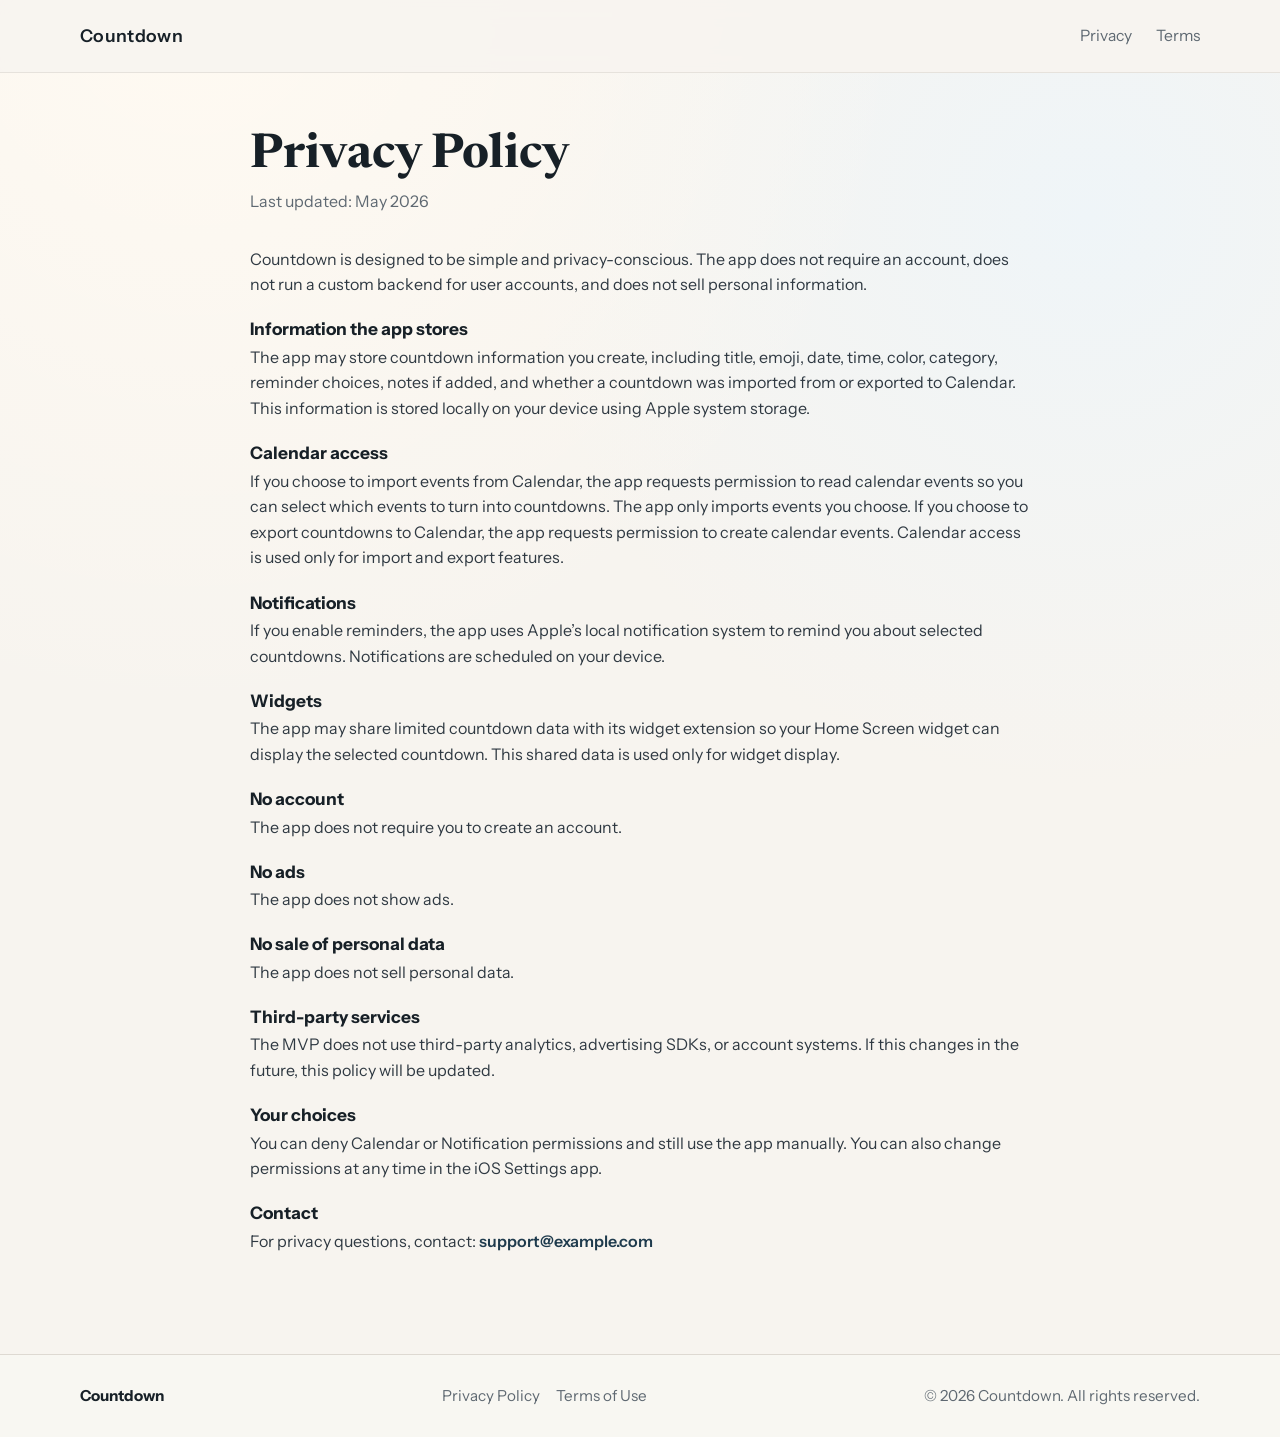
==== privacy/index.html @ a7b798e8 "initial commit" ====
<!doctype html>
<html lang="en">
  <head>
    <meta charset="UTF-8" />
    <meta name="viewport" content="width=device-width, initial-scale=1.0" />
    <title>Privacy Policy | Countdown</title>
    <meta
      name="description"
      content="Countdown privacy policy: local-first storage, optional calendar access, local notifications, and no ads or account requirement."
    />
    <link rel="icon" type="image/png" href="/assets/app-icon.png" />
    <link rel="apple-touch-icon" href="/assets/app-icon.png" />
    <link rel="stylesheet" href="/styles.css" />
  </head>
  <body>
    <header class="site-header">
      <div class="container header-inner">
        <a href="/" class="logo">Countdown</a>
        <nav class="site-nav" aria-label="Primary">
          <a href="/privacy" aria-current="page">Privacy</a>
          <a href="/terms">Terms</a>
        </nav>
      </div>
    </header>

    <main class="legal-page">
      <div class="container legal-shell">
        <h1>Privacy Policy</h1>
        <p class="last-updated">Last updated: May 2026</p>

        <section class="legal-section">
          <p>
            Countdown is designed to be simple and privacy-conscious. The app does not require an account, does not
            run a custom backend for user accounts, and does not sell personal information.
          </p>
        </section>

        <section class="legal-section">
          <h2>Information the app stores</h2>
          <p>
            The app may store countdown information you create, including title, emoji, date, time, color, category,
            reminder choices, notes if added, and whether a countdown was imported from or exported to Calendar. This
            information is stored locally on your device using Apple system storage.
          </p>
        </section>

        <section class="legal-section">
          <h2>Calendar access</h2>
          <p>
            If you choose to import events from Calendar, the app requests permission to read calendar events so you
            can select which events to turn into countdowns. The app only imports events you choose. If you choose to
            export countdowns to Calendar, the app requests permission to create calendar events. Calendar access is
            used only for import and export features.
          </p>
        </section>

        <section class="legal-section">
          <h2>Notifications</h2>
          <p>
            If you enable reminders, the app uses Apple’s local notification system to remind you about selected
            countdowns. Notifications are scheduled on your device.
          </p>
        </section>

        <section class="legal-section">
          <h2>Widgets</h2>
          <p>
            The app may share limited countdown data with its widget extension so your Home Screen widget can display
            the selected countdown. This shared data is used only for widget display.
          </p>
        </section>

        <section class="legal-section">
          <h2>No account</h2>
          <p>The app does not require you to create an account.</p>
        </section>

        <section class="legal-section">
          <h2>No ads</h2>
          <p>The app does not show ads.</p>
        </section>

        <section class="legal-section">
          <h2>No sale of personal data</h2>
          <p>The app does not sell personal data.</p>
        </section>

        <section class="legal-section">
          <h2>Third-party services</h2>
          <p>
            The MVP does not use third-party analytics, advertising SDKs, or account systems. If this changes in the
            future, this policy will be updated.
          </p>
        </section>

        <section class="legal-section">
          <h2>Your choices</h2>
          <p>
            You can deny Calendar or Notification permissions and still use the app manually. You can also change
            permissions at any time in the iOS Settings app.
          </p>
        </section>

        <section class="legal-section">
          <h2>Contact</h2>
          <!-- Replace support@example.com with your real support address before launch -->
          <p>
            For privacy questions, contact:
            <a href="mailto:support@example.com" class="support-email">support@example.com</a>
          </p>
        </section>
      </div>
    </main>

    <footer class="site-footer">
      <div class="container footer-inner">
        <strong>Countdown</strong>
        <nav class="footer-links" aria-label="Footer">
          <a href="/privacy" aria-current="page">Privacy Policy</a>
          <a href="/terms">Terms of Use</a>
        </nav>
        <span class="copyright">© 2026 Countdown. All rights reserved.</span>
      </div>
    </footer>
  </body>
</html>
---- styles.css ----
@import url('https://fonts.googleapis.com/css2?family=Instrument+Sans:wght@400;500;600;700&family=Newsreader:opsz,wght@6..72,400;6..72,600&display=swap');

:root {
  --bg: #f7f4ef;
  --surface: #fcfbf9;
  --text: #172027;
  --muted: #5f6972;
  --accent: #1f3b4d;
  --border: #ded9d2;
  --shadow: 0 18px 48px rgba(21, 35, 45, 0.12);
  --radius-lg: 24px;
  --radius-md: 16px;
}

* {
  box-sizing: border-box;
}

html,
body {
  margin: 0;
  padding: 0;
}

body {
  font-family: 'Instrument Sans', 'Avenir Next', 'Segoe UI', sans-serif;
  color: var(--text);
  background:
    radial-gradient(circle at 15% 0%, #fffaf2 0%, transparent 40%),
    radial-gradient(circle at 85% 15%, #eff5f8 0%, transparent 35%),
    var(--bg);
  line-height: 1.6;
}

a {
  color: inherit;
  text-decoration: none;
}

.container {
  width: min(1120px, 92vw);
  margin: 0 auto;
}

.site-header {
  position: sticky;
  top: 0;
  z-index: 20;
  background: rgba(247, 244, 239, 0.88);
  backdrop-filter: blur(10px);
  border-bottom: 1px solid rgba(222, 217, 210, 0.65);
}

.header-inner {
  min-height: 72px;
  display: flex;
  align-items: center;
  justify-content: space-between;
}

.logo {
  font-size: 1.1rem;
  letter-spacing: 0.02em;
  font-weight: 600;
}

.site-nav {
  display: flex;
  gap: 1.5rem;
  color: var(--muted);
}

.site-nav a {
  font-size: 0.98rem;
}

.site-nav a:hover,
.site-nav a:focus-visible {
  color: var(--accent);
}

.hero {
  padding: 70px 0 34px;
}

.hero-grid {
  display: grid;
  grid-template-columns: 1fr 0.9fr;
  gap: 48px;
  align-items: center;
}

.hero-copy {
  animation: fadeUp 0.7s ease both;
}

.eyebrow {
  display: inline-block;
  font-size: 0.75rem;
  letter-spacing: 0.14em;
  font-weight: 600;
  color: var(--accent);
  margin-bottom: 0.8rem;
}

h1,
h2,
h3 {
  margin: 0;
  line-height: 1.15;
}

.hero h1 {
  font-family: 'Newsreader', 'Iowan Old Style', serif;
  font-size: clamp(2.2rem, 5vw, 3.95rem);
  font-weight: 600;
  letter-spacing: -0.015em;
  margin-bottom: 1.1rem;
}

.lead {
  color: var(--muted);
  max-width: 58ch;
  font-size: clamp(1rem, 1.7vw, 1.1rem);
}

.cta-row {
  margin-top: 1.75rem;
  display: flex;
  flex-wrap: wrap;
  align-items: center;
  gap: 0.95rem;
}

.btn-primary {
  display: inline-flex;
  align-items: center;
  justify-content: center;
  border-radius: 999px;
  background: var(--accent);
  color: #f8fafb;
  border: 1px solid rgba(0, 0, 0, 0.08);
  padding: 0.72rem 1.3rem;
  font-weight: 600;
  letter-spacing: 0.01em;
  box-shadow: 0 6px 18px rgba(31, 59, 77, 0.28);
}

.coming-soon-note {
  font-size: 0.92rem;
  color: var(--muted);
}

.hero-visual {
  display: flex;
  justify-content: center;
  animation: fadeUp 0.8s ease 0.12s both;
}

.iphone-frame {
  position: relative;
  width: min(330px, 78vw);
  border-radius: 46px;
  background: #171717;
  padding: 10px;
  border: 1px solid #303030;
  box-shadow: var(--shadow);
}

.iphone-screen {
  border-radius: 36px;
  overflow: hidden;
  background: #000;
}

.iphone-screen img {
  display: block;
  width: 100%;
  height: auto;
}

.features {
  padding: 52px 0;
}

.section-title {
  font-family: 'Newsreader', 'Iowan Old Style', serif;
  font-size: clamp(1.75rem, 3.8vw, 2.6rem);
  margin-bottom: 1.1rem;
}

.feature-grid {
  display: grid;
  grid-template-columns: repeat(2, minmax(0, 1fr));
  gap: 18px;
}

.feature-card {
  border: 1px solid var(--border);
  border-radius: var(--radius-md);
  background: linear-gradient(180deg, rgba(255, 255, 255, 0.84) 0%, rgba(255, 255, 255, 0.62) 100%);
  padding: 20px;
  box-shadow: 0 5px 18px rgba(11, 18, 24, 0.05);
}

.feature-card h3 {
  font-size: 1.05rem;
  margin-bottom: 0.48rem;
}

.feature-card p {
  margin: 0;
  color: var(--muted);
  font-size: 0.97rem;
}

.mini-section {
  padding: 26px 0 70px;
}

.mini-panel {
  border: 1px solid var(--border);
  border-radius: var(--radius-lg);
  padding: clamp(1.4rem, 3vw, 2.2rem);
  background: rgba(255, 255, 255, 0.75);
}

.mini-panel h2 {
  font-family: 'Newsreader', 'Iowan Old Style', serif;
  font-size: clamp(1.55rem, 3vw, 2.15rem);
  margin-bottom: 0.85rem;
}

.mini-panel p {
  margin: 0;
  color: var(--muted);
  max-width: 68ch;
}

.site-footer {
  border-top: 1px solid var(--border);
  background: rgba(249, 247, 243, 0.88);
}

.footer-inner {
  min-height: 82px;
  display: flex;
  gap: 16px;
  flex-wrap: wrap;
  align-items: center;
  justify-content: space-between;
  font-size: 0.95rem;
}

.footer-links {
  display: flex;
  gap: 1rem;
  color: var(--muted);
}

.footer-links a:hover,
.footer-links a:focus-visible {
  color: var(--accent);
}

.copyright {
  color: var(--muted);
}

.legal-page {
  padding: 56px 0 78px;
}

.legal-shell {
  max-width: 780px;
}

.legal-shell h1 {
  font-family: 'Newsreader', 'Iowan Old Style', serif;
  font-size: clamp(2rem, 4.1vw, 3rem);
  margin-bottom: 0.3rem;
}

.last-updated {
  color: var(--muted);
  margin-top: 0;
  margin-bottom: 2rem;
}

.legal-section {
  margin-bottom: 1.35rem;
}

.legal-section h2 {
  font-size: 1.08rem;
  margin-bottom: 0.35rem;
}

.legal-section p {
  margin: 0;
  color: #2f3942;
}

.support-email {
  color: var(--accent);
  font-weight: 600;
}

@keyframes fadeUp {
  from {
    opacity: 0;
    transform: translateY(18px);
  }

  to {
    opacity: 1;
    transform: translateY(0);
  }
}

@media (max-width: 900px) {
  .hero-grid {
    grid-template-columns: 1fr;
    gap: 30px;
  }

  .hero {
    padding-top: 48px;
  }

  .hero-visual {
    order: -1;
  }

  .feature-grid {
    grid-template-columns: 1fr;
  }
}

@media (max-width: 640px) {
  .header-inner {
    min-height: 66px;
  }

  .site-nav {
    gap: 1rem;
    font-size: 0.94rem;
  }

  .footer-inner {
    align-items: flex-start;
    flex-direction: column;
    padding: 16px 0;
  }

  .iphone-frame {
    width: min(315px, 86vw);
  }
}
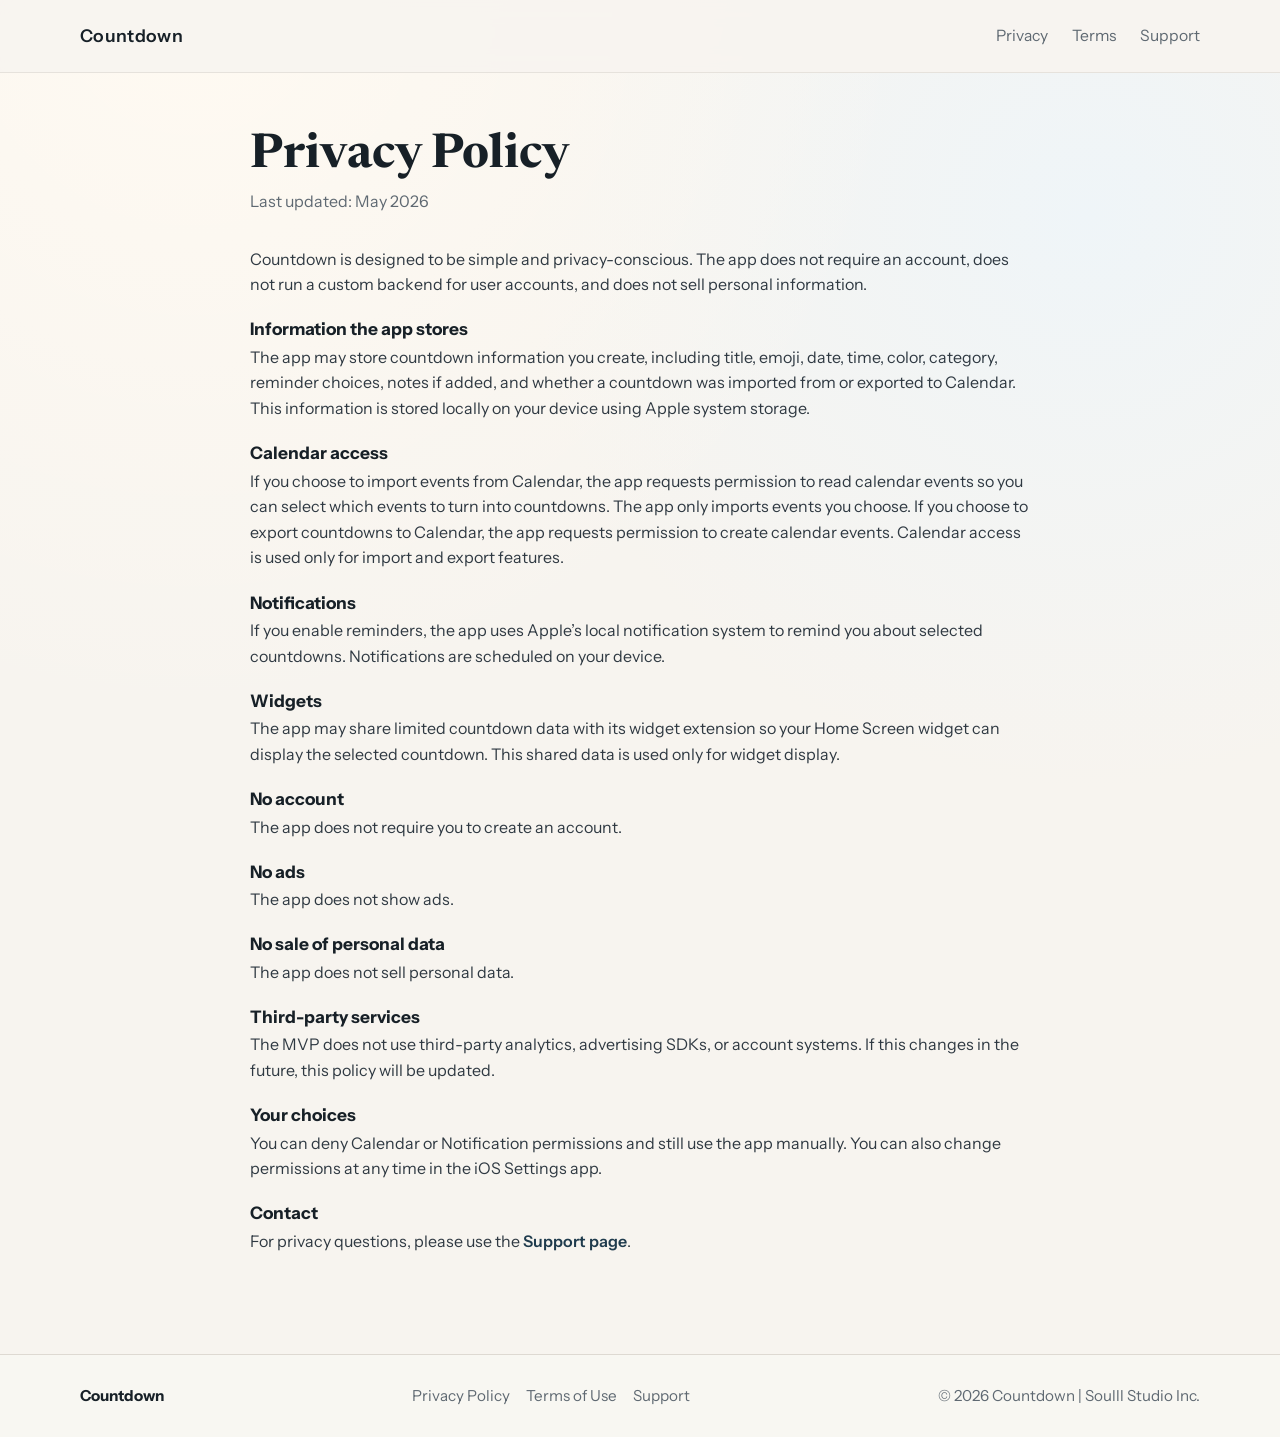
==== commit ab6e33d7: "fix: update links and add support page references across HTML files; enhance styles for support form" ====
--- a/privacy/index.html
+++ b/privacy/index.html
@@ -8,17 +8,18 @@
       name="description"
       content="Countdown privacy policy: local-first storage, optional calendar access, local notifications, and no ads or account requirement."
     />
-    <link rel="icon" type="image/png" href="/assets/app-icon.png" />
-    <link rel="apple-touch-icon" href="/assets/app-icon.png" />
-    <link rel="stylesheet" href="/styles.css" />
+    <link rel="icon" type="image/png" href="../assets/app-icon.png" />
+    <link rel="apple-touch-icon" href="../assets/app-icon.png" />
+    <link rel="stylesheet" href="../styles.css" />
   </head>
   <body>
     <header class="site-header">
       <div class="container header-inner">
-        <a href="/" class="logo">Countdown</a>
+        <a href="../index.html" class="logo">Countdown</a>
         <nav class="site-nav" aria-label="Primary">
-          <a href="/privacy" aria-current="page">Privacy</a>
-          <a href="/terms">Terms</a>
+          <a href="./" aria-current="page">Privacy</a>
+          <a href="../terms/">Terms</a>
+          <a href="../support/">Support</a>
         </nav>
       </div>
     </header>
@@ -103,11 +104,7 @@
 
         <section class="legal-section">
           <h2>Contact</h2>
-          <!-- Replace support@example.com with your real support address before launch -->
-          <p>
-            For privacy questions, contact:
-            <a href="mailto:support@example.com" class="support-email">support@example.com</a>
-          </p>
+          <p>For privacy questions, please use the <a href="../support/" class="support-email">Support page</a>.</p>
         </section>
       </div>
     </main>
@@ -116,10 +113,11 @@
       <div class="container footer-inner">
         <strong>Countdown</strong>
         <nav class="footer-links" aria-label="Footer">
-          <a href="/privacy" aria-current="page">Privacy Policy</a>
-          <a href="/terms">Terms of Use</a>
+          <a href="./" aria-current="page">Privacy Policy</a>
+          <a href="../terms/">Terms of Use</a>
+          <a href="../support/">Support</a>
         </nav>
-        <span class="copyright">© 2026 Countdown. All rights reserved.</span>
+        <span class="copyright">© 2026 Countdown | Soulll Studio Inc.</span>
       </div>
     </footer>
   </body>
--- a/styles.css
+++ b/styles.css
@@ -306,6 +306,49 @@
   font-weight: 600;
 }
 
+.support-card {
+  border: 1px solid var(--border);
+  border-radius: var(--radius-lg);
+  background: rgba(255, 255, 255, 0.78);
+  padding: clamp(1.2rem, 2.8vw, 2rem);
+}
+
+.support-form {
+  display: grid;
+  gap: 0.72rem;
+}
+
+.support-form label {
+  font-size: 0.94rem;
+  font-weight: 600;
+}
+
+.support-form input,
+.support-form textarea {
+  width: 100%;
+  font: inherit;
+  color: var(--text);
+  background: #fff;
+  border: 1px solid var(--border);
+  border-radius: 12px;
+  padding: 0.72rem 0.85rem;
+}
+
+.support-form textarea {
+  resize: vertical;
+}
+
+.support-form .btn-primary {
+  margin-top: 0.4rem;
+  width: fit-content;
+}
+
+.support-success {
+  margin-top: 0.95rem;
+  color: #1c593f;
+  font-weight: 600;
+}
+
 @keyframes fadeUp {
   from {
     opacity: 0;
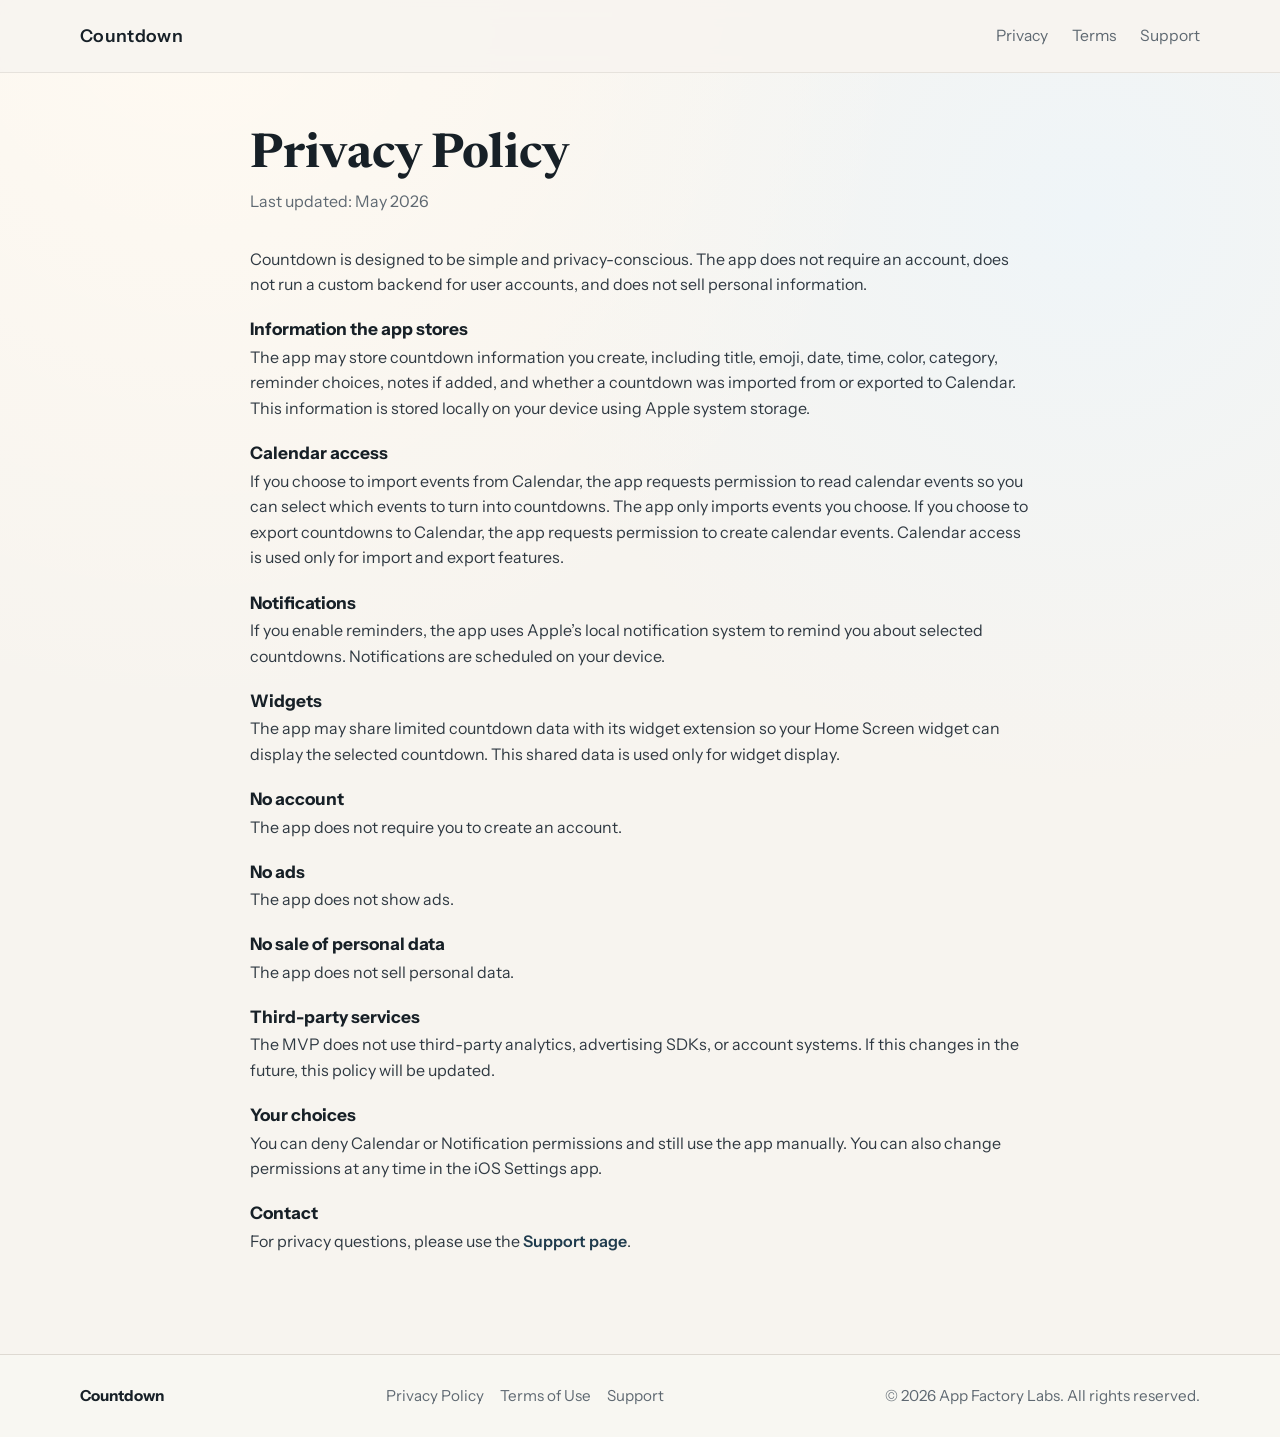
==== commit 931bd691: "modify: update footer copyright and support recipient" ====
--- a/privacy/index.html
+++ b/privacy/index.html
@@ -117,7 +117,7 @@
           <a href="../terms/">Terms of Use</a>
           <a href="../support/">Support</a>
         </nav>
-        <span class="copyright">© 2026 Countdown | Soulll Studio Inc.</span>
+        <span class="copyright">© 2026 App Factory Labs. All rights reserved.</span>
       </div>
     </footer>
   </body>
